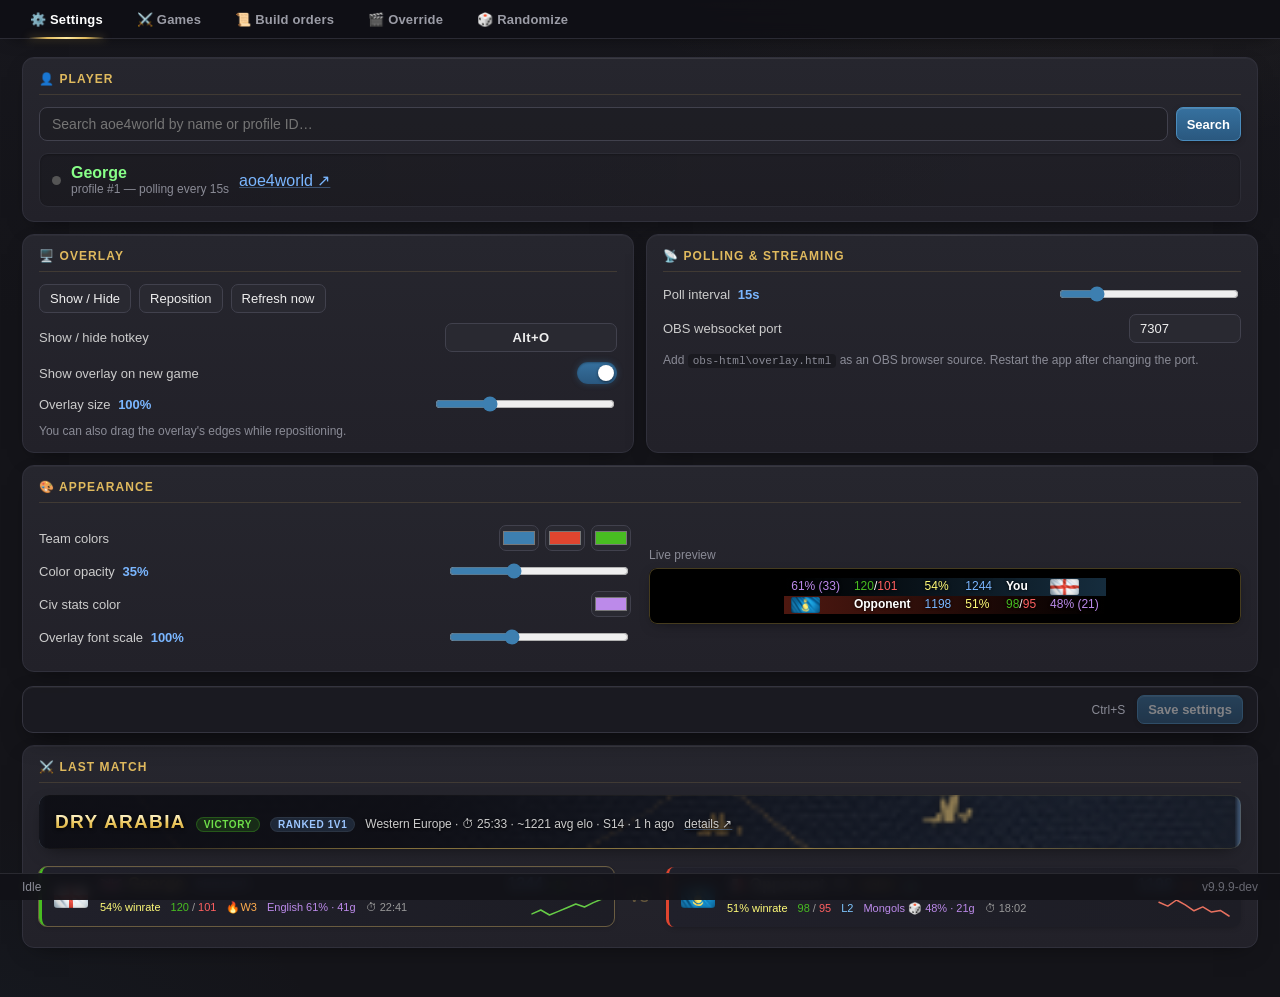
==== smoke/panel-live.html @ 2c384c14 "Control panel sexy pass: gold design system, animated tabs, card/badge/toast polish (30 iters) Co-Au" ====
<!DOCTYPE html>
<!-- Loads the real ui/index.html with a mocked Tauri API for visual smoke-testing.
     Serve the repo root (e.g. `python -m http.server 8741`) and open /smoke/panel-live.html. -->
<html>
<head><meta charset="utf-8"></head>
<body>
<script>
const PLAYERS = [
  { avatar: null, civ: 'English', civ_games: '41', civ_win_length_median: '22:41', civ_winrate: '61%',
    country: 'gb', input_type: null, losses: '101', max_rating: 1310, name: 'George', profile_id: 1,
    random_civ: false, rank: '#1204', rank_level: 'diamond_2', rating: '1244', rating_diff: 12,
    rating_history: [1190, 1204, 1186, 1199, 1212, 1226, 1215, 1231, 1244], result: 'win', streak: 3,
    team: 1, twitch: null, winrate: '54%', wins: '120' },
  { avatar: null, civ: 'Mongols', civ_games: '21', civ_win_length_median: '18:02', civ_winrate: '48%',
    country: 'fr', input_type: 'controller', losses: '95', max_rating: 1250, name: 'Opponent', profile_id: 2,
    random_civ: true, rank: '#1888', rank_level: 'gold_1', rating: '1198', rating_diff: -12,
    rating_history: [1230, 1221, 1235, 1224, 1210, 1219, 1207, 1211, 1198], result: 'loss', streak: -2,
    team: 2, twitch: 'https://twitch.tv/example', winrate: '51%', wins: '98' },
];
const MATCH = { avg_rating: 1221, duration: 1533, kind: 'rm_1v1', map: 'Dry Arabia', match_id: 1234,
  ongoing: false, players: PLAYERS, season: 14, server: 'Western Europe', started: new Date(Date.now() - 36e5).toISOString() };
const mkGame = (i, win, map, kind) => ({
  game_id: 1000 + i, map, kind, ongoing: false, duration: 900 + i * 137,
  started_at: new Date(Date.now() - i * 9e6).toISOString(),
  teams: [[{ player: { profile_id: 1, name: 'George', civilization: 'english', result: win ? 'win' : 'loss', rating_diff: win ? 9 + i : -(8 + i) } }],
          [{ player: { profile_id: 2, name: 'Enemy' + i, civilization: ['mongols', 'french', 'rus', 'ottomans'][i % 4], result: win ? 'loss' : 'win' } }]],
});
const SETTINGS = {
  player_name: 'George', profile_id: 1, interval: 15, overlay_hotkey: 'Alt+O',
  show_overlay_on_new_game: true, font_scale: 100, overlay_scale: 100, websocket_port: 7307,
  civ_stats_color: '#bc8aea', team_colors: [[61, 127, 176, .35], [224, 69, 47, .35], [72, 189, 33, .35]],
  bo_hotkey_show: '', bo_hotkey_cycle: '', bo_hotkey_prev_step: '', bo_hotkey_next_step: '',
  bo_font_size: 12, bo_opacity: .8, bo_text_color: [255, 255, 255], bo_title_color: [255, 200, 100],
  bo_color_background: [30, 30, 30], bo_show_title: true, bo_show_next: true,
  unchecked_buildorders: [], max_games_history: 50,
  buildorders: {
    'English longbow rush': '{"civilization":"English","build_order":[{"age":1,"villager_count":6,"resources":{"food":6,"wood":0,"gold":0,"stone":0},"notes":["Send first @unit_worker/villager@ to sheep"]},{"age":2,"villager_count":12,"resources":{"food":7,"wood":5,"gold":0,"stone":0},"time":"4:30","notes":["Age up with council hall","Make @unit_archer/longbowman@"]}]}',
    'Mongol tower rush': 'Build ger on gold\n6 vills to sheep\nTower their wood line',
  },
};
window.__TAURI__ = {
  core: { invoke: async (cmd) => {
    if (cmd === 'get_settings') return SETTINGS;
    if (cmd === 'get_current_data') return MATCH;
    if (cmd === 'get_match_history') return { games: Array.from({ length: 8 }, (_, i) => mkGame(i, i % 3 !== 1, ['Dry Arabia', 'Black Forest', 'Four Lakes'][i % 3], i % 2 ? 'rm_1v1' : 'qm_2v2')) };
    if (cmd === 'get_app_version') return '9.9.9-dev';
    if (cmd === 'get_bo') return { name: 'English longbow rush', content: SETTINGS.buildorders['English longbow rush'], step: 0 };
    return null;
  } },
  event: { listen: async () => () => {} },
};
fetch('../ui/index.html').then(r => r.text()).then(t => {
  t = t.replace('<head>', '<head><base href="../ui/">');
  document.open(); document.write(t); document.close();
});
</script>
</body>
</html>
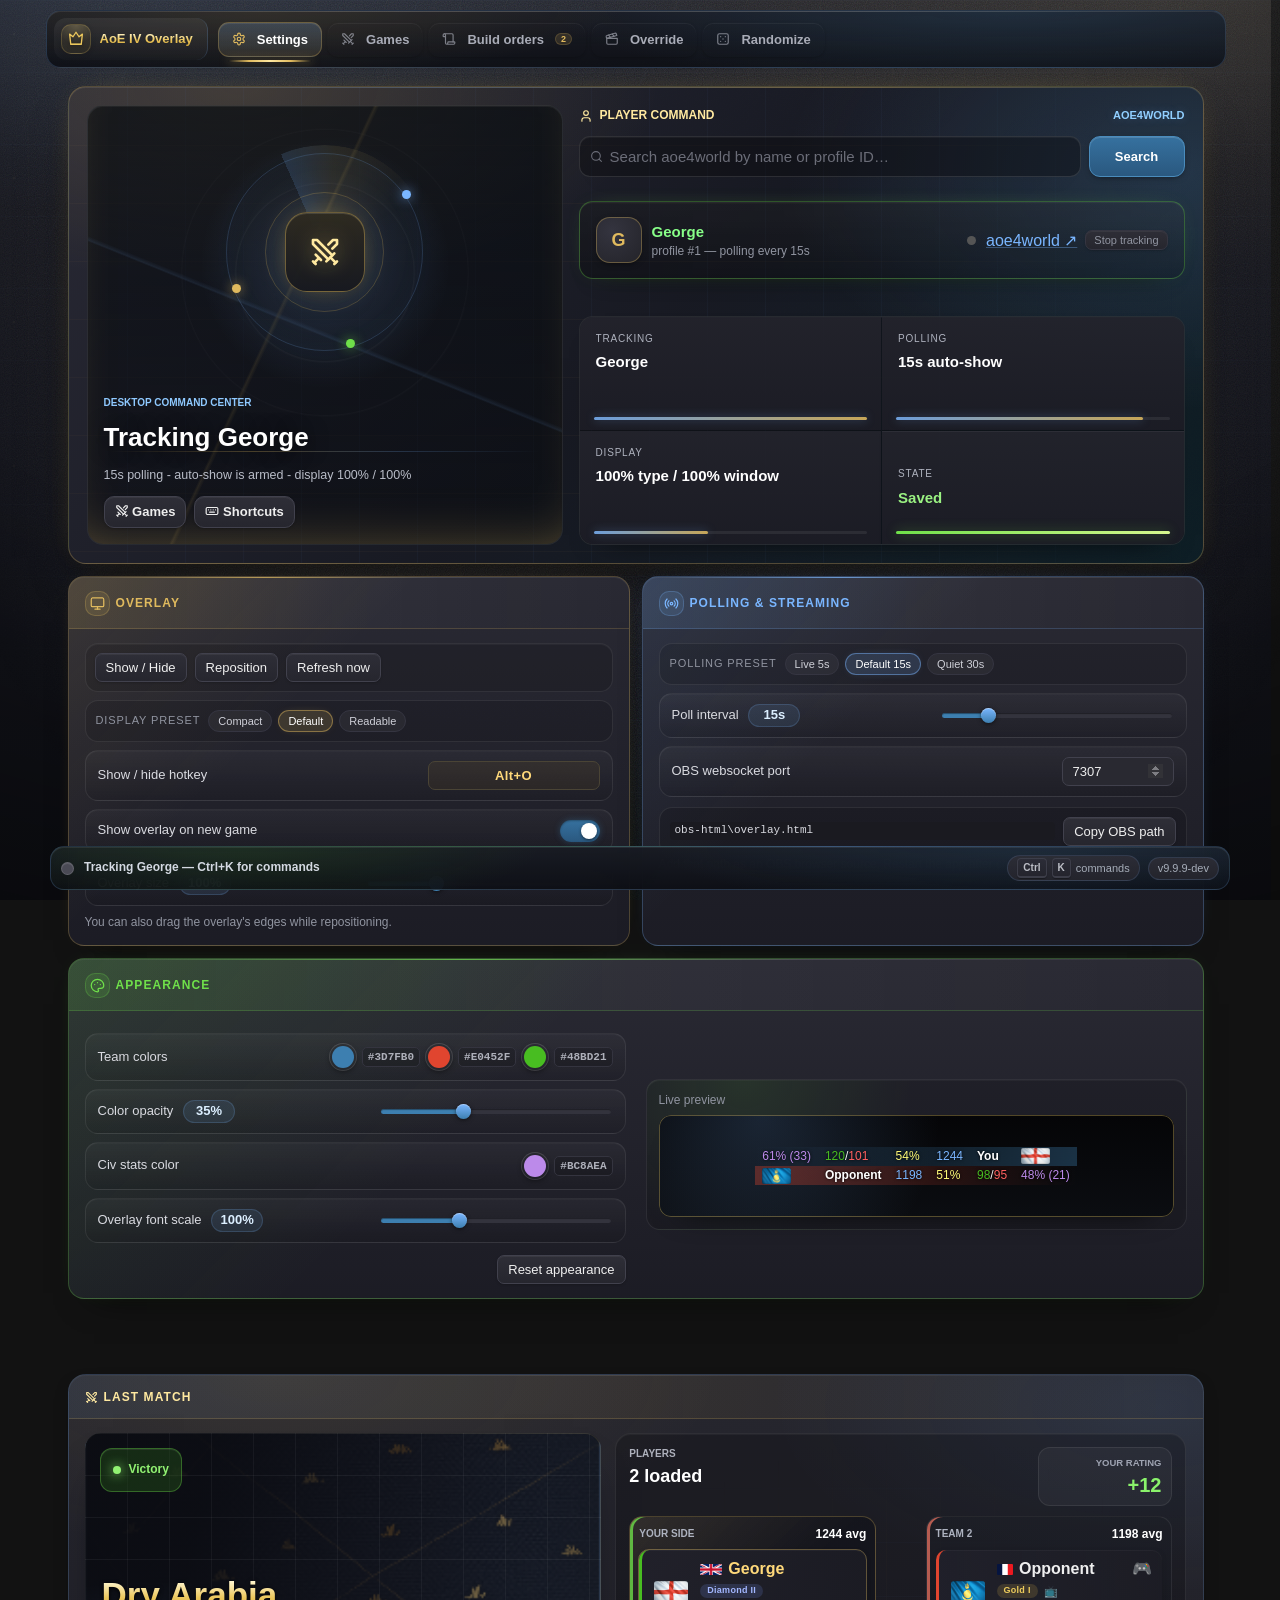
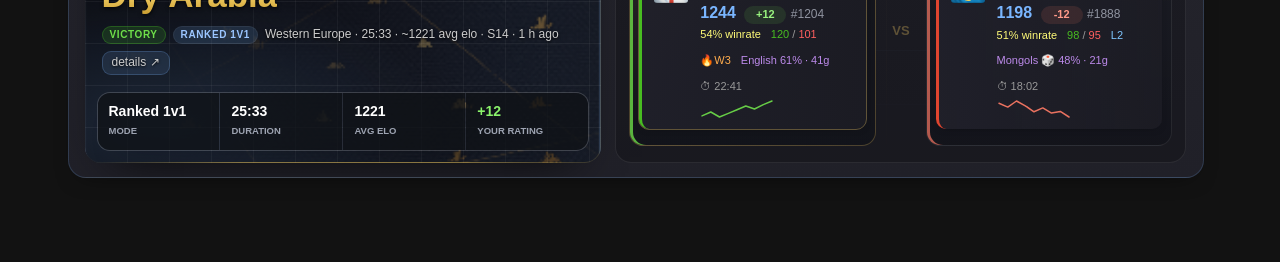
==== commit baa6d215: "Update live smoke harness for the enriched games tab panel-live.html now mocks get_player_profile an" ====
--- a/smoke/panel-live.html
+++ b/smoke/panel-live.html
@@ -22,9 +22,28 @@
 const mkGame = (i, win, map, kind) => ({
   game_id: 1000 + i, map, kind, ongoing: false, duration: 900 + i * 137,
   started_at: new Date(Date.now() - i * 9e6).toISOString(),
-  teams: [[{ player: { profile_id: 1, name: 'George', civilization: 'english', result: win ? 'win' : 'loss', rating_diff: win ? 9 + i : -(8 + i) } }],
-          [{ player: { profile_id: 2, name: 'Enemy' + i, civilization: ['mongols', 'french', 'rus', 'ottomans'][i % 4], result: win ? 'loss' : 'win' } }]],
+  server: ['Western Europe', 'UK', 'eastus'][i % 3], patch: 10604, season: 14,
+  average_rating: 1200 + i * 11,
+  teams: [[{ player: { profile_id: 1, name: 'George', civilization: 'english', result: win ? 'win' : 'loss',
+              rating: 1240 + (win ? i : -i), rating_diff: win ? 9 + i : -(8 + i),
+              input_type: 'keyboard', civilization_randomized: false } }],
+          [{ player: { profile_id: 2, name: 'Enemy' + i, civilization: ['mongols', 'french', 'rus', 'ottomans'][i % 4],
+              result: win ? 'loss' : 'win', rating: 1200 + (i % 4) * 60, input_type: i % 3 ? 'keyboard' : 'controller',
+              civilization_randomized: i % 4 === 0 } }]],
 });
+const PROFILE = {
+  profile_id: 1, name: 'George', country: 'gb', avatar: null, social: {}, last_game_at: new Date(Date.now() - 36e5).toISOString(),
+  modes: {
+    rm_solo: { rating: 1244, max_rating: 1310, rank: 1204, rank_level: 'diamond_2', streak: 3,
+      games_count: 221, wins_count: 120, losses_count: 101, win_rate: 54.3, season: 14,
+      rating_history: [1190, 1204, 1186, 1199, 1212, 1226, 1215, 1231, 1244] },
+    rm_2v2_elo: { rating: 1180, max_rating: 1205, rank: null, rank_level: null, streak: -1,
+      games_count: 64, wins_count: 33, losses_count: 31, win_rate: 51.6, season: 14,
+      rating_history: [1150, 1162, 1175, 1168, 1180] },
+    qm_1v1: { rating: 1090, max_rating: 1120, rank: null, rank_level: null, streak: 2,
+      games_count: 40, wins_count: 24, losses_count: 16, win_rate: 60.0, rating_history: [1070, 1085, 1090] },
+  },
+};
 const SETTINGS = {
   player_name: 'George', profile_id: 1, interval: 15, overlay_hotkey: 'Alt+O',
   show_overlay_on_new_game: true, font_scale: 100, overlay_scale: 100, websocket_port: 7307,
@@ -43,6 +62,7 @@
     if (cmd === 'get_settings') return SETTINGS;
     if (cmd === 'get_current_data') return MATCH;
     if (cmd === 'get_match_history') return { games: Array.from({ length: 8 }, (_, i) => mkGame(i, i % 3 !== 1, ['Dry Arabia', 'Black Forest', 'Four Lakes'][i % 3], i % 2 ? 'rm_1v1' : 'qm_2v2')) };
+    if (cmd === 'get_player_profile') return PROFILE;
     if (cmd === 'get_app_version') return '9.9.9-dev';
     if (cmd === 'get_bo') return { name: 'English longbow rush', content: SETTINGS.buildorders['English longbow rush'], step: 0 };
     return null;
